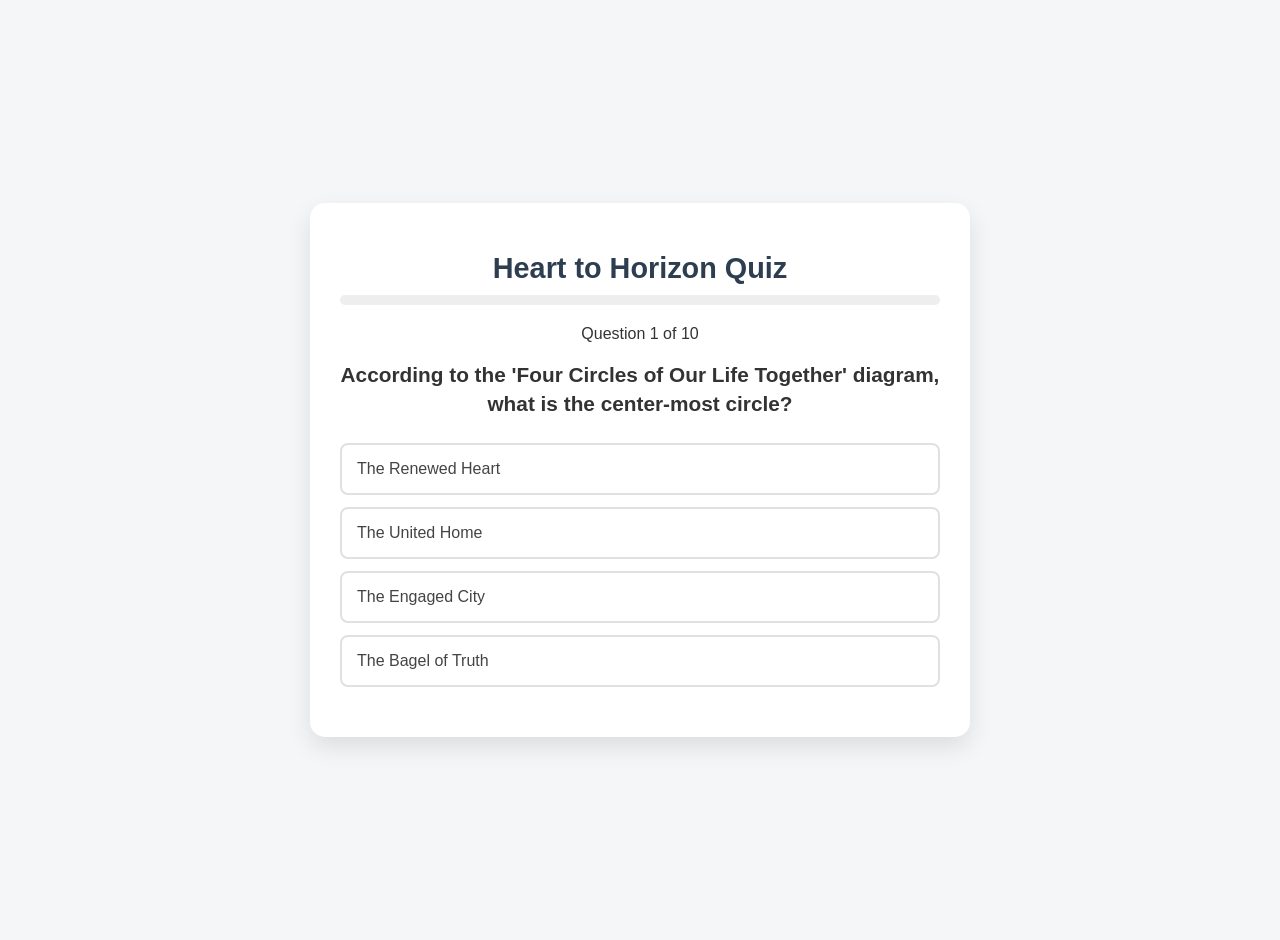
==== 2025-11-23.html @ c2b2b092 "Add files via upload" ====
<!DOCTYPE html>
<html lang="en">
<head>
    <meta charset="UTF-8">
    <meta name="viewport" content="width=device-width, initial-scale=1.0">
    <title>Heart to Horizon: Community & Mission Quiz</title>
    <style>
        :root {
            --primary-color: #2c3e50;
            --accent-color: #e67e22;
            --success-color: #27ae60;
            --error-color: #c0392b;
            --bg-color: #f4f6f7;
            --card-bg: #ffffff;
        }

        body {
            font-family: 'Segoe UI', Tahoma, Geneva, Verdana, sans-serif;
            background-color: var(--bg-color);
            color: #333;
            display: flex;
            justify-content: center;
            align-items: center;
            min-height: 100vh;
            margin: 0;
            padding: 20px;
        }

        .quiz-container {
            background-color: var(--card-bg);
            border-radius: 15px;
            box-shadow: 0 10px 25px rgba(0,0,0,0.1);
            width: 100%;
            max-width: 600px;
            padding: 30px;
            text-align: center;
        }

        h1 {
            color: var(--primary-color);
            font-size: 1.8rem;
            margin-bottom: 10px;
        }

        .progress-bar {
            width: 100%;
            background-color: #eee;
            border-radius: 10px;
            margin-bottom: 20px;
            height: 10px;
            overflow: hidden;
        }

        .progress-fill {
            height: 100%;
            background-color: var(--accent-color);
            width: 0%;
            transition: width 0.3s ease;
        }

        .question-section h2 {
            font-size: 1.3rem;
            margin-bottom: 25px;
            font-weight: 600;
            line-height: 1.4;
        }

        .options-grid {
            display: grid;
            grid-template-columns: 1fr;
            gap: 12px;
            margin-bottom: 20px;
        }

        button.option-btn {
            background-color: #fff;
            border: 2px solid #e0e0e0;
            border-radius: 8px;
            padding: 15px;
            font-size: 1rem;
            cursor: pointer;
            transition: all 0.2s;
            color: #444;
            text-align: left;
        }

        button.option-btn:hover:not(:disabled) {
            border-color: var(--primary-color);
            background-color: #f9f9f9;
        }

        /* States for answers */
        button.option-btn.correct {
            background-color: #d4edda;
            border-color: var(--success-color);
            color: var(--success-color);
        }

        button.option-btn.incorrect {
            background-color: #f8d7da;
            border-color: var(--error-color);
            color: var(--error-color);
        }

        .feedback-section {
            background-color: #f8f9fa;
            border-radius: 8px;
            padding: 15px;
            margin-top: 20px;
            display: none; /* Hidden by default */
            border-left: 5px solid var(--primary-color);
        }

        .feedback-text {
            font-style: italic;
            margin-bottom: 15px;
            display: block;
        }

        .next-btn {
            background-color: var(--primary-color);
            color: white;
            border: none;
            padding: 12px 30px;
            border-radius: 25px;
            font-size: 1rem;
            cursor: pointer;
            transition: background 0.2s;
        }

        .next-btn:hover {
            background-color: #34495e;
        }

        .results-section {
            display: none;
        }

        .score-circle {
            width: 150px;
            height: 150px;
            border-radius: 50%;
            background: conic-gradient(var(--success-color) 0%, #eee 0%);
            margin: 20px auto;
            display: flex;
            justify-content: center;
            align-items: center;
            position: relative;
        }

        .score-inner {
            width: 130px;
            height: 130px;
            background-color: white;
            border-radius: 50%;
            display: flex;
            justify-content: center;
            align-items: center;
            flex-direction: column;
        }

        .score-percentage {
            font-size: 2rem;
            font-weight: bold;
            color: var(--primary-color);
        }

        .restart-btn {
            background-color: var(--accent-color);
            color: white;
            border: none;
            padding: 12px 30px;
            border-radius: 25px;
            font-size: 1rem;
            cursor: pointer;
            margin-top: 20px;
        }
    </style>
</head>
<body>

<div class="quiz-container">
    <div id="quiz-header">
        <h1>Heart to Horizon Quiz</h1>
        <div class="progress-bar">
            <div class="progress-fill" id="progress-fill"></div>
        </div>
        <p id="progress-text">Question 1 of 10</p>
    </div>

    <div id="question-box" class="question-section">
        <h2 id="question-text">Loading question...</h2>
        <div class="options-grid" id="options-container">
            </div>
        
        <div class="feedback-section" id="feedback-box">
            <span class="feedback-text" id="feedback-text"></span>
            <button class="next-btn" id="next-btn" onclick="nextQuestion()">Next Question</button>
        </div>
    </div>

    <div id="results-box" class="results-section">
        <h2>Quiz Complete!</h2>
        <div class="score-circle" id="score-circle">
            <div class="score-inner">
                <span class="score-percentage" id="final-score">0%</span>
            </div>
        </div>
        <p id="final-message" style="font-size: 1.1rem; margin: 20px 0;"></p>
        <button class="restart-btn" onclick="restartQuiz()">Retake Quiz</button>
    </div>
</div>

<script>
    // Embedded Quiz Data from previous turn
    const quizData = [
        {
            "question": "According to the 'Four Circles of Our Life Together' diagram, what is the center-most circle?",
            "options": [
                { "text": "The Renewed Heart", "rationale": "Amen! It starts with personal transformation through our interface with God. Keep your heart centered on Him!", "isCorrect": true },
                { "text": "The United Home", "rationale": "Not quite! The Home is the second circle. Remember, everything flows from the center—The Renewed Heart.", "isCorrect": false },
                { "text": "The Engaged City", "rationale": "That is the third circle. We reach the city effectively when we start with a Renewed Heart.", "isCorrect": false },
                { "text": "The Bagel of Truth", "rationale": "While bagels are delicious, the center circle is actually 'The Renewed Heart'.", "isCorrect": false }
            ]
        },
        {
            "question": "In the section on worship, what analogy is used to describe becoming accustomed to a negative spiritual atmosphere?",
            "options": [
                { "text": "Being 'Nose Blind'", "rationale": "Correct! Just as we get used to a smell, we can get used to spiritual 'sewage'. Stay sensitive to the Spirit!", "isCorrect": true },
                { "text": "Being 'Ear Deaf'", "rationale": "Close concept, but the document specifically uses the sense of smell. Don't let the enemy dull your spiritual senses!", "isCorrect": false },
                { "text": "Sleeping through the alarm", "rationale": "A good point, but the text talks about being 'Nose Blind'. Wake up your spirit and press in!", "isCorrect": false },
                { "text": "Being a Spiritual Couch Potato", "rationale": "Funny, but the text calls it being 'Nose Blind'. Stand up and engage with worship!", "isCorrect": false }
            ]
        },
        {
            "question": "To protect unity, the document suggests we should be like the spire of the Empire State Building. Why?",
            "options": [
                { "text": "To provide 'No Landing Pads' for the enemy", "rationale": "Exactly! We want to be impossible for the enemy to land on. Keep your spirit sharp and your unity strong!", "isCorrect": true },
                { "text": "To look really tall and impressive", "rationale": "It's not about pride; it's about spiritual defense. We want 'No Landing Pads' for division.", "isCorrect": false },
                { "text": "So we can see the weather better", "rationale": "Not quite. The goal is to offer no flat surface for the enemy to land on. Stay vigilant!", "isCorrect": false },
                { "text": "To catch giant gorillas", "rationale": "That's a movie! In this spiritual context, we want to prevent the enemy from finding a landing pad in our community.", "isCorrect": false }
            ]
        },
        {
            "question": "Regarding the 'No Landing Pads' concept, how is 'Gossip' defined?",
            "options": [
                { "text": "Any speech that corrodes fellowship", "rationale": "Spot on. Proverbs 26:20 says where there is no talebearer, strife ceases. Speak life over your community!", "isCorrect": true },
                { "text": "Talking about the weather too much", "rationale": "That might be boring, but it's not the definition here. Gossip is speech that corrodes fellowship.", "isCorrect": false },
                { "text": "Sharing breaking news", "rationale": "News is fine, but speech that damages relationships is what we must avoid to protect unity.", "isCorrect": false },
                { "text": "Whispering about who ate the last donut", "rationale": "While crucial information, the document defines gossip as 'any speech that corrodes fellowship'.", "isCorrect": false }
            ]
        },
        {
            "question": "Why are Roman and Angelica's family from the Lviv church moving to Germany?",
            "options": [
                { "text": "Their son Daniel is turning 18 and faces conscription", "rationale": "Yes. This is a difficult season for them. Let's keep them in our prayers as they navigate this transition.", "isCorrect": true },
                { "text": "They wanted to try authentic Bratwurst", "rationale": "A tasty thought, but the move is due to the war and their son Daniel's eligibility for conscription.", "isCorrect": false },
                { "text": "They found a better church building there", "rationale": "No, they are fleeing the 'human cost of conflict'. Pray for their safety and stability.", "isCorrect": false },
                { "text": "They are going on a permanent vacation", "rationale": "This is a forced relocation due to war, specifically regarding their son's safety. May God protect them.", "isCorrect": false }
            ]
        },
        {
            "question": "The building project in Harare, Zimbabwe is described as a 'Bidirectional Build'. What does this mean?",
            "options": [
                { "text": "God is building the people while they build the church", "rationale": "Beautifully put. It's about hearts being renewed just as much as bricks being laid. God is always working on us!", "isCorrect": true },
                { "text": "They are building the roof and the floor at the same time", "rationale": "That would be physically difficult! It refers to building the *spiritual* people alongside the *physical* building.", "isCorrect": false },
                { "text": "They are building it to face North and South", "rationale": "Not a directional compass thing. It's about the internal work in people matching the external work on the building.", "isCorrect": false },
                { "text": "It has doors that open both ways", "rationale": "Convenient, but the 'bidirectional' aspect refers to the spiritual growth of the people alongside the construction.", "isCorrect": false }
            ]
        },
        {
            "question": "What is the significance of the upcoming Nexus Christmas Concert mentioned in the text?",
            "options": [
                { "text": "It is the final ever Nexus Christmas concert", "rationale": "Correct. It's the end of an era. Let's use this last opportunity to invite friends to hear the good news!", "isCorrect": true },
                { "text": "It is the very first concert they've ever done", "rationale": "Actually, it is the *final* one. A great chance to celebrate Emmanuel one last time in this format.", "isCorrect": false },
                { "text": "It will be performed entirely by robots", "rationale": "That would be cool, but it's the final concert marking the end of the provider's era.", "isCorrect": false },
                { "text": "It is taking place on the moon", "rationale": "Far out! But it's happening right here in the city. Don't miss this final opportunity for outreach.", "isCorrect": false }
            ]
        },
        {
            "question": "In the 'Sieve of God' prophetic picture, what was the surprise revelation about what was being sorted?",
            "options": [
                { "text": "It wasn't sorting chaff; it was sorting seed for purpose", "rationale": "Amen. God isn't discarding you; He is sorting you for a specific Kingdom purpose to maximize yield!", "isCorrect": true },
                { "text": "It was separating the good people from the bad people", "rationale": "The vision was more nuanced—it was about sorting *seed* for different purposes, not discarding 'bad' people.", "isCorrect": false },
                { "text": "It was sorting laundry", "rationale": "God is practical, but this vision was about sorting 'seed' (His people) for strategic planting.", "isCorrect": false },
                { "text": "It was removing the stones from the garden", "rationale": "The specific revelation was that 'It was all seed'. Trust that you are being positioned for growth.", "isCorrect": false }
            ]
        },
        {
            "question": "How does the document describe the financial gift to the Zimbabwe church?",
            "options": [
                { "text": "A partnership of equals, not a donor-recipient transaction", "rationale": "Yes! It subverts worldly definitions. We are brothers together. Generosity aligns us with God's heart.", "isCorrect": true },
                { "text": "A high-interest loan", "rationale": "Never! It is a gift between equals to honor God. True partnership is about shared life, not debt.", "isCorrect": false },
                { "text": "Charity for the poor", "rationale": "The text explicitly says it is *not* a transaction between a rich community and a poor one, but a partnership of equals.", "isCorrect": false },
                { "text": "A winning lottery ticket", "rationale": "It's better than luck; it's Kingdom partnership! It signals to God that something different is happening.", "isCorrect": false }
            ]
        },
        {
            "question": "Complete the phrase from the document regarding our attitude: 'My attitude determines my...'",
            "options": [
                { "text": "Altitude", "rationale": "That's it! 'According to your faith, let it be done to you.' Keep your attitude lifted high!", "isCorrect": true },
                { "text": "Latitude", "rationale": "Geographically interesting, but the phrase is 'Altitude'. Your faith lifts you up!", "isCorrect": false },
                { "text": "Lunch order", "rationale": "Hungry? The phrase is actually 'Altitude'. Your spiritual posture matters more than your lunch!", "isCorrect": false },
                { "text": "Magnitude", "rationale": "Close rhyme, but it's 'Altitude'. Rise above the circumstances with a faithful attitude.", "isCorrect": false }
            ]
        }
    ];

    let currentQuestionIndex = 0;
    let score = 0;
    let questionAttempted = false; // Tracks if user has clicked anything for the current question

    function loadQuestion() {
        const currentData = quizData[currentQuestionIndex];
        
        // Update Progress
        document.getElementById('progress-text').textContent = `Question ${currentQuestionIndex + 1} of ${quizData.length}`;
        const progressPercentage = ((currentQuestionIndex) / quizData.length) * 100;
        document.getElementById('progress-fill').style.width = `${progressPercentage}%`;

        // Update Text
        document.getElementById('question-text').textContent = currentData.question;

        // Reset state
        const optionsContainer = document.getElementById('options-container');
        optionsContainer.innerHTML = '';
        document.getElementById('feedback-box').style.display = 'none';
        document.getElementById('next-btn').style.display = 'none'; // Hide next button initially
        questionAttempted = false;

        // Create Buttons (Shuffle options purely for display could be good, but fixed is fine too)
        currentData.options.forEach((option, index) => {
            const btn = document.createElement('button');
            btn.className = 'option-btn';
            btn.textContent = option.text;
            btn.onclick = () => checkAnswer(option, btn);
            optionsContainer.appendChild(btn);
        });
    }

    function checkAnswer(selectedOption, btnElement) {
        const feedbackBox = document.getElementById('feedback-box');
        const feedbackText = document.getElementById('feedback-text');
        const nextBtn = document.getElementById('next-btn');
        const allButtons = document.querySelectorAll('.option-btn');

        // Show Feedback Box
        feedbackBox.style.display = 'block';
        feedbackText.textContent = selectedOption.rationale;

        if (selectedOption.isCorrect) {
            // Correct Answer Logic
            btnElement.classList.add('correct');
            feedbackBox.style.borderLeftColor = 'var(--success-color)';
            
            // Only increment score if this was the very first attempt at this question
            if (!questionAttempted) {
                score++;
            }

            // Disable all buttons so user can't change answers
            allButtons.forEach(btn => btn.disabled = true);

            // Show Next Button
            nextBtn.style.display = 'inline-block';
            
            // If it's the last question, change Next button text
            if (currentQuestionIndex === quizData.length - 1) {
                nextBtn.textContent = "Finish Quiz";
            }

        } else {
            // Incorrect Answer Logic
            btnElement.classList.add('incorrect');
            btnElement.disabled = true; // Disable just this wrong option
            feedbackBox.style.borderLeftColor = 'var(--error-color)';
            
            // We do NOT show the next button. The user must keep trying.
        }

        // Mark that an attempt has been made (so subsequent correct clicks don't add to score)
        questionAttempted = true;
    }

    function nextQuestion() {
        currentQuestionIndex++;
        if (currentQuestionIndex < quizData.length) {
            loadQuestion();
        } else {
            showResults();
        }
    }

    function showResults() {
        document.getElementById('question-box').style.display = 'none';
        document.getElementById('quiz-header').style.display = 'none';
        document.getElementById('results-box').style.display = 'block';

        const percentage = Math.round((score / quizData.length) * 100);
        document.getElementById('final-score').textContent = `${percentage}%`;
        
        // Update circle graphic
        document.getElementById('score-circle').style.background = 
            `conic-gradient(var(--success-color) ${percentage}%, #eee ${percentage}%)`;

        // Spiritual Message
        const msgElement = document.getElementById('final-message');
        if (percentage === 100) {
            msgElement.textContent = "Perfect! You have truly absorbed the heart of the message. Go forth and multiply!";
        } else if (percentage >= 70) {
            msgElement.textContent = "Great job! You have a strong grasp of our community's mission. Keep pressing into the details.";
        } else {
            msgElement.textContent = "Good effort! The journey of renewal is ongoing. Take some time to review the 'Four Circles' and try again!";
        }
    }

    function restartQuiz() {
        currentQuestionIndex = 0;
        score = 0;
        document.getElementById('results-box').style.display = 'none';
        document.getElementById('question-box').style.display = 'block';
        document.getElementById('quiz-header').style.display = 'block';
        loadQuestion();
    }

    // Initialize
    loadQuestion();
</script>

</body>
</html>
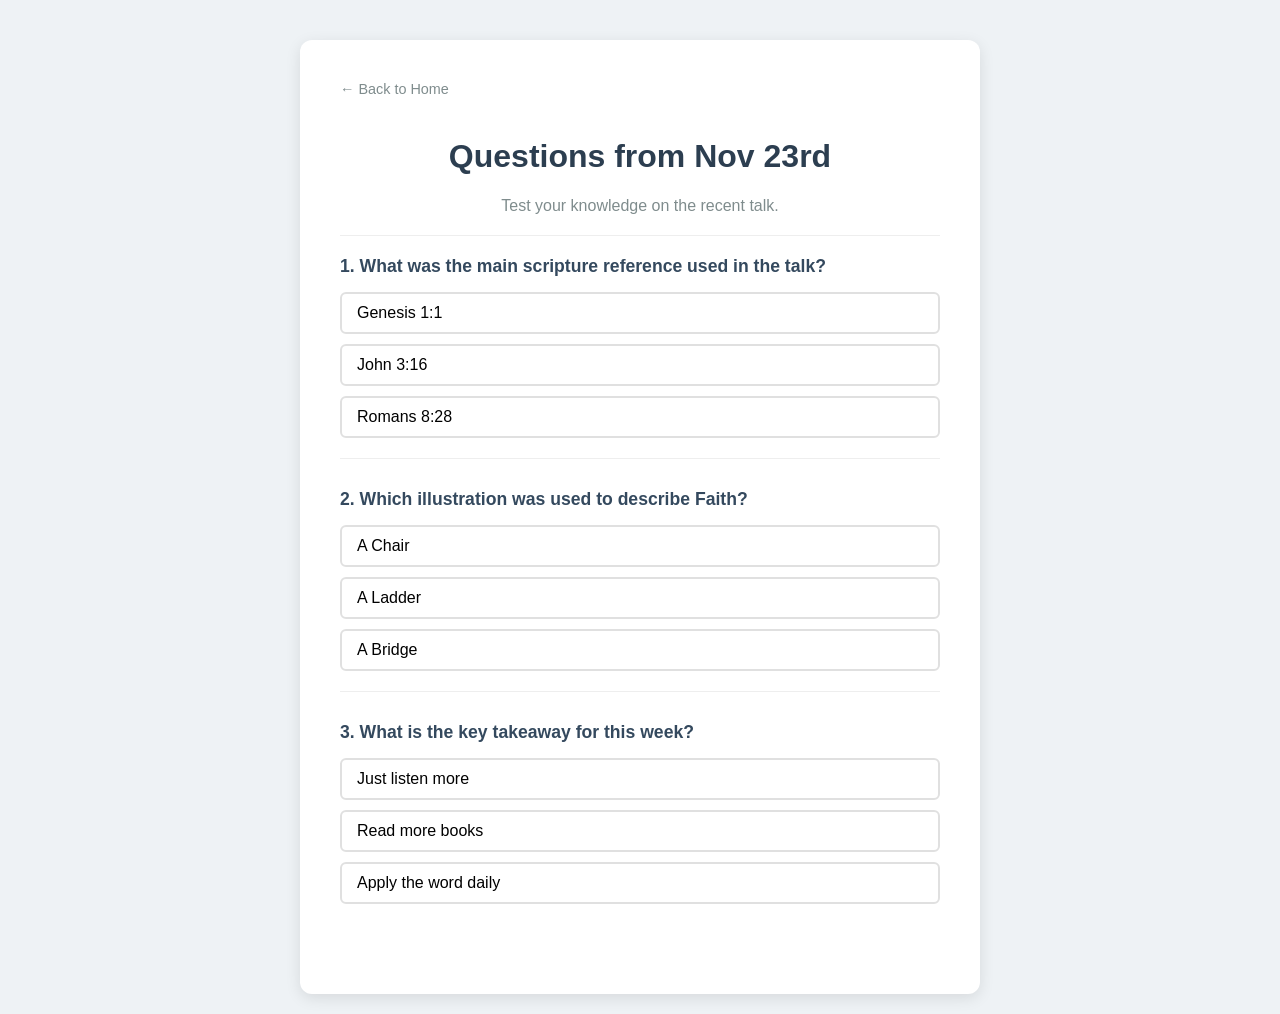
==== commit a328c568: "Update 2025-11-23.html" ====
--- a/2025-11-23.html
+++ b/2025-11-23.html
@@ -3,429 +3,163 @@
 <head>
     <meta charset="UTF-8">
     <meta name="viewport" content="width=device-width, initial-scale=1.0">
-    <title>Heart to Horizon: Community & Mission Quiz</title>
+    <title>NHKC Quiz</title>
     <style>
-        :root {
-            --primary-color: #2c3e50;
-            --accent-color: #e67e22;
-            --success-color: #27ae60;
-            --error-color: #c0392b;
-            --bg-color: #f4f6f7;
-            --card-bg: #ffffff;
-        }
-
+        /* --- GLOBAL STYLES (Matches Home Page) --- */
         body {
             font-family: 'Segoe UI', Tahoma, Geneva, Verdana, sans-serif;
-            background-color: var(--bg-color);
-            color: #333;
+            background-color: #eef2f5;
             display: flex;
             justify-content: center;
-            align-items: center;
+            align-items: flex-start; /* Changed to start so long quizzes scroll */
             min-height: 100vh;
             margin: 0;
             padding: 20px;
         }
 
-        .quiz-container {
-            background-color: var(--card-bg);
-            border-radius: 15px;
-            box-shadow: 0 10px 25px rgba(0,0,0,0.1);
-            width: 100%;
+        .card {
+            background-color: white;
+            padding: 40px;
+            border-radius: 12px;
+            box-shadow: 0 4px 15px rgba(0,0,0,0.1);
             max-width: 600px;
-            padding: 30px;
-            text-align: center;
+            width: 100%; /* Ensures it fills space on mobile */
+            margin-top: 20px;
         }
 
-        h1 {
-            color: var(--primary-color);
-            font-size: 1.8rem;
-            margin-bottom: 10px;
+        h1 { color: #2c3e50; text-align: center; }
+        
+        /* --- QUIZ SPECIFIC STYLES --- */
+        .back-link {
+            text-decoration: none;
+            color: #7f8c8d;
+            font-size: 0.9em;
+            margin-bottom: 20px;
+            display: inline-block;
+        }
+        .back-link:hover { color: #2c3e50; }
+
+        .question-block {
+            margin-bottom: 30px;
+            border-bottom: 1px solid #eee;
+            padding-bottom: 20px;
         }
 
-        .progress-bar {
-            width: 100%;
-            background-color: #eee;
-            border-radius: 10px;
-            margin-bottom: 20px;
-            height: 10px;
-            overflow: hidden;
+        .question-text {
+            font-weight: bold;
+            font-size: 1.1em;
+            color: #34495e;
+            margin-bottom: 15px;
         }
 
-        .progress-fill {
-            height: 100%;
-            background-color: var(--accent-color);
-            width: 0%;
-            transition: width 0.3s ease;
+        .options {
+            display: flex;
+            flex-direction: column;
+            gap: 10px;
         }
 
-        .question-section h2 {
-            font-size: 1.3rem;
-            margin-bottom: 25px;
-            font-weight: 600;
-            line-height: 1.4;
+        .option-btn {
+            padding: 10px 15px;
+            border: 2px solid #e0e0e0;
+            background: white;
+            border-radius: 6px;
+            cursor: pointer;
+            text-align: left;
+            transition: all 0.2s;
+            font-size: 1em;
         }
 
-        .options-grid {
-            display: grid;
-            grid-template-columns: 1fr;
-            gap: 12px;
-            margin-bottom: 20px;
+        .option-btn:hover {
+            background-color: #f9f9f9;
+            border-color: #bdc3c7;
         }
 
-        button.option-btn {
-            background-color: #fff;
-            border: 2px solid #e0e0e0;
-            border-radius: 8px;
-            padding: 15px;
-            font-size: 1rem;
-            cursor: pointer;
-            transition: all 0.2s;
-            color: #444;
-            text-align: left;
+        /* Styles for Right/Wrong feedback */
+        .correct {
+            background-color: #d4edda !important;
+            border-color: #c3e6cb !important;
+            color: #155724;
         }
-
-        button.option-btn:hover:not(:disabled) {
-            border-color: var(--primary-color);
-            background-color: #f9f9f9;
-        }
-
-        /* States for answers */
-        button.option-btn.correct {
-            background-color: #d4edda;
-            border-color: var(--success-color);
-            color: var(--success-color);
-        }
-
-        button.option-btn.incorrect {
-            background-color: #f8d7da;
-            border-color: var(--error-color);
-            color: var(--error-color);
-        }
-
-        .feedback-section {
-            background-color: #f8f9fa;
-            border-radius: 8px;
-            padding: 15px;
-            margin-top: 20px;
-            display: none; /* Hidden by default */
-            border-left: 5px solid var(--primary-color);
+        
+        .wrong {
+            background-color: #f8d7da !important;
+            border-color: #f5c6cb !important;
+            color: #721c24;
         }
 
         .feedback-text {
+            margin-top: 10px;
+            font-size: 0.9em;
             font-style: italic;
-            margin-bottom: 15px;
-            display: block;
-        }
-
-        .next-btn {
-            background-color: var(--primary-color);
-            color: white;
-            border: none;
-            padding: 12px 30px;
-            border-radius: 25px;
-            font-size: 1rem;
-            cursor: pointer;
-            transition: background 0.2s;
-        }
-
-        .next-btn:hover {
-            background-color: #34495e;
-        }
-
-        .results-section {
-            display: none;
-        }
-
-        .score-circle {
-            width: 150px;
-            height: 150px;
-            border-radius: 50%;
-            background: conic-gradient(var(--success-color) 0%, #eee 0%);
-            margin: 20px auto;
-            display: flex;
-            justify-content: center;
-            align-items: center;
-            position: relative;
-        }
-
-        .score-inner {
-            width: 130px;
-            height: 130px;
-            background-color: white;
-            border-radius: 50%;
-            display: flex;
-            justify-content: center;
-            align-items: center;
-            flex-direction: column;
-        }
-
-        .score-percentage {
-            font-size: 2rem;
-            font-weight: bold;
-            color: var(--primary-color);
-        }
-
-        .restart-btn {
-            background-color: var(--accent-color);
-            color: white;
-            border: none;
-            padding: 12px 30px;
-            border-radius: 25px;
-            font-size: 1rem;
-            cursor: pointer;
-            margin-top: 20px;
+            display: none; /* Hidden by default */
         }
     </style>
 </head>
 <body>
 
-<div class="quiz-container">
-    <div id="quiz-header">
-        <h1>Heart to Horizon Quiz</h1>
-        <div class="progress-bar">
-            <div class="progress-fill" id="progress-fill"></div>
+    <div class="card">
+        <a href="index.html" class="back-link">← Back to Home</a>
+
+        <h1>Questions from Nov 23rd</h1>
+        <p style="text-align: center; color: #7f8c8d;">Test your knowledge on the recent talk.</p>
+        <hr style="border: 0; height: 1px; background: #eee; margin: 20px 0;">
+
+        <div class="question-block">
+            <p class="question-text">1. What was the main scripture reference used in the talk?</p>
+            <div class="options">
+                <button class="option-btn" onclick="checkAnswer(this, false)">Genesis 1:1</button>
+                <button class="option-btn" onclick="checkAnswer(this, true)">John 3:16</button> <button class="option-btn" onclick="checkAnswer(this, false)">Romans 8:28</button>
+            </div>
+            <div class="feedback-text">Correct! It was the book of John.</div>
         </div>
-        <p id="progress-text">Question 1 of 10</p>
+
+        <div class="question-block">
+            <p class="question-text">2. Which illustration was used to describe Faith?</p>
+            <div class="options">
+                <button class="option-btn" onclick="checkAnswer(this, true)">A Chair</button> <button class="option-btn" onclick="checkAnswer(this, false)">A Ladder</button>
+                <button class="option-btn" onclick="checkAnswer(this, false)">A Bridge</button>
+            </div>
+            <div class="feedback-text">Yes! We have to sit in the chair to trust it.</div>
+        </div>
+
+        <div class="question-block" style="border-bottom: none;">
+            <p class="question-text">3. What is the key takeaway for this week?</p>
+            <div class="options">
+                <button class="option-btn" onclick="checkAnswer(this, false)">Just listen more</button>
+                <button class="option-btn" onclick="checkAnswer(this, false)">Read more books</button>
+                <button class="option-btn" onclick="checkAnswer(this, true)">Apply the word daily</button> </div>
+            <div class="feedback-text">Exactly. Application is key.</div>
+        </div>
+
     </div>
 
-    <div id="question-box" class="question-section">
-        <h2 id="question-text">Loading question...</h2>
-        <div class="options-grid" id="options-container">
-            </div>
-        
-        <div class="feedback-section" id="feedback-box">
-            <span class="feedback-text" id="feedback-text"></span>
-            <button class="next-btn" id="next-btn" onclick="nextQuestion()">Next Question</button>
-        </div>
-    </div>
+    <script>
+        // This little script handles the colors when you click
+        function checkAnswer(button, isCorrect) {
+            // Find the parent container (the specific question)
+            const parent = button.parentElement;
+            const feedback = parent.nextElementSibling; // The feedback text div
 
-    <div id="results-box" class="results-section">
-        <h2>Quiz Complete!</h2>
-        <div class="score-circle" id="score-circle">
-            <div class="score-inner">
-                <span class="score-percentage" id="final-score">0%</span>
-            </div>
-        </div>
-        <p id="final-message" style="font-size: 1.1rem; margin: 20px 0;"></p>
-        <button class="restart-btn" onclick="restartQuiz()">Retake Quiz</button>
-    </div>
-</div>
+            // Disable all buttons in this question so they can't guess again
+            const allButtons = parent.querySelectorAll('.option-btn');
+            allButtons.forEach(btn => {
+                btn.disabled = true;
+                btn.style.cursor = "default";
+            });
 
-<script>
-    // Embedded Quiz Data from previous turn
-    const quizData = [
-        {
-            "question": "According to the 'Four Circles of Our Life Together' diagram, what is the center-most circle?",
-            "options": [
-                { "text": "The Renewed Heart", "rationale": "Amen! It starts with personal transformation through our interface with God. Keep your heart centered on Him!", "isCorrect": true },
-                { "text": "The United Home", "rationale": "Not quite! The Home is the second circle. Remember, everything flows from the center—The Renewed Heart.", "isCorrect": false },
-                { "text": "The Engaged City", "rationale": "That is the third circle. We reach the city effectively when we start with a Renewed Heart.", "isCorrect": false },
-                { "text": "The Bagel of Truth", "rationale": "While bagels are delicious, the center circle is actually 'The Renewed Heart'.", "isCorrect": false }
-            ]
-        },
-        {
-            "question": "In the section on worship, what analogy is used to describe becoming accustomed to a negative spiritual atmosphere?",
-            "options": [
-                { "text": "Being 'Nose Blind'", "rationale": "Correct! Just as we get used to a smell, we can get used to spiritual 'sewage'. Stay sensitive to the Spirit!", "isCorrect": true },
-                { "text": "Being 'Ear Deaf'", "rationale": "Close concept, but the document specifically uses the sense of smell. Don't let the enemy dull your spiritual senses!", "isCorrect": false },
-                { "text": "Sleeping through the alarm", "rationale": "A good point, but the text talks about being 'Nose Blind'. Wake up your spirit and press in!", "isCorrect": false },
-                { "text": "Being a Spiritual Couch Potato", "rationale": "Funny, but the text calls it being 'Nose Blind'. Stand up and engage with worship!", "isCorrect": false }
-            ]
-        },
-        {
-            "question": "To protect unity, the document suggests we should be like the spire of the Empire State Building. Why?",
-            "options": [
-                { "text": "To provide 'No Landing Pads' for the enemy", "rationale": "Exactly! We want to be impossible for the enemy to land on. Keep your spirit sharp and your unity strong!", "isCorrect": true },
-                { "text": "To look really tall and impressive", "rationale": "It's not about pride; it's about spiritual defense. We want 'No Landing Pads' for division.", "isCorrect": false },
-                { "text": "So we can see the weather better", "rationale": "Not quite. The goal is to offer no flat surface for the enemy to land on. Stay vigilant!", "isCorrect": false },
-                { "text": "To catch giant gorillas", "rationale": "That's a movie! In this spiritual context, we want to prevent the enemy from finding a landing pad in our community.", "isCorrect": false }
-            ]
-        },
-        {
-            "question": "Regarding the 'No Landing Pads' concept, how is 'Gossip' defined?",
-            "options": [
-                { "text": "Any speech that corrodes fellowship", "rationale": "Spot on. Proverbs 26:20 says where there is no talebearer, strife ceases. Speak life over your community!", "isCorrect": true },
-                { "text": "Talking about the weather too much", "rationale": "That might be boring, but it's not the definition here. Gossip is speech that corrodes fellowship.", "isCorrect": false },
-                { "text": "Sharing breaking news", "rationale": "News is fine, but speech that damages relationships is what we must avoid to protect unity.", "isCorrect": false },
-                { "text": "Whispering about who ate the last donut", "rationale": "While crucial information, the document defines gossip as 'any speech that corrodes fellowship'.", "isCorrect": false }
-            ]
-        },
-        {
-            "question": "Why are Roman and Angelica's family from the Lviv church moving to Germany?",
-            "options": [
-                { "text": "Their son Daniel is turning 18 and faces conscription", "rationale": "Yes. This is a difficult season for them. Let's keep them in our prayers as they navigate this transition.", "isCorrect": true },
-                { "text": "They wanted to try authentic Bratwurst", "rationale": "A tasty thought, but the move is due to the war and their son Daniel's eligibility for conscription.", "isCorrect": false },
-                { "text": "They found a better church building there", "rationale": "No, they are fleeing the 'human cost of conflict'. Pray for their safety and stability.", "isCorrect": false },
-                { "text": "They are going on a permanent vacation", "rationale": "This is a forced relocation due to war, specifically regarding their son's safety. May God protect them.", "isCorrect": false }
-            ]
-        },
-        {
-            "question": "The building project in Harare, Zimbabwe is described as a 'Bidirectional Build'. What does this mean?",
-            "options": [
-                { "text": "God is building the people while they build the church", "rationale": "Beautifully put. It's about hearts being renewed just as much as bricks being laid. God is always working on us!", "isCorrect": true },
-                { "text": "They are building the roof and the floor at the same time", "rationale": "That would be physically difficult! It refers to building the *spiritual* people alongside the *physical* building.", "isCorrect": false },
-                { "text": "They are building it to face North and South", "rationale": "Not a directional compass thing. It's about the internal work in people matching the external work on the building.", "isCorrect": false },
-                { "text": "It has doors that open both ways", "rationale": "Convenient, but the 'bidirectional' aspect refers to the spiritual growth of the people alongside the construction.", "isCorrect": false }
-            ]
-        },
-        {
-            "question": "What is the significance of the upcoming Nexus Christmas Concert mentioned in the text?",
-            "options": [
-                { "text": "It is the final ever Nexus Christmas concert", "rationale": "Correct. It's the end of an era. Let's use this last opportunity to invite friends to hear the good news!", "isCorrect": true },
-                { "text": "It is the very first concert they've ever done", "rationale": "Actually, it is the *final* one. A great chance to celebrate Emmanuel one last time in this format.", "isCorrect": false },
-                { "text": "It will be performed entirely by robots", "rationale": "That would be cool, but it's the final concert marking the end of the provider's era.", "isCorrect": false },
-                { "text": "It is taking place on the moon", "rationale": "Far out! But it's happening right here in the city. Don't miss this final opportunity for outreach.", "isCorrect": false }
-            ]
-        },
-        {
-            "question": "In the 'Sieve of God' prophetic picture, what was the surprise revelation about what was being sorted?",
-            "options": [
-                { "text": "It wasn't sorting chaff; it was sorting seed for purpose", "rationale": "Amen. God isn't discarding you; He is sorting you for a specific Kingdom purpose to maximize yield!", "isCorrect": true },
-                { "text": "It was separating the good people from the bad people", "rationale": "The vision was more nuanced—it was about sorting *seed* for different purposes, not discarding 'bad' people.", "isCorrect": false },
-                { "text": "It was sorting laundry", "rationale": "God is practical, but this vision was about sorting 'seed' (His people) for strategic planting.", "isCorrect": false },
-                { "text": "It was removing the stones from the garden", "rationale": "The specific revelation was that 'It was all seed'. Trust that you are being positioned for growth.", "isCorrect": false }
-            ]
-        },
-        {
-            "question": "How does the document describe the financial gift to the Zimbabwe church?",
-            "options": [
-                { "text": "A partnership of equals, not a donor-recipient transaction", "rationale": "Yes! It subverts worldly definitions. We are brothers together. Generosity aligns us with God's heart.", "isCorrect": true },
-                { "text": "A high-interest loan", "rationale": "Never! It is a gift between equals to honor God. True partnership is about shared life, not debt.", "isCorrect": false },
-                { "text": "Charity for the poor", "rationale": "The text explicitly says it is *not* a transaction between a rich community and a poor one, but a partnership of equals.", "isCorrect": false },
-                { "text": "A winning lottery ticket", "rationale": "It's better than luck; it's Kingdom partnership! It signals to God that something different is happening.", "isCorrect": false }
-            ]
-        },
-        {
-            "question": "Complete the phrase from the document regarding our attitude: 'My attitude determines my...'",
-            "options": [
-                { "text": "Altitude", "rationale": "That's it! 'According to your faith, let it be done to you.' Keep your attitude lifted high!", "isCorrect": true },
-                { "text": "Latitude", "rationale": "Geographically interesting, but the phrase is 'Altitude'. Your faith lifts you up!", "isCorrect": false },
-                { "text": "Lunch order", "rationale": "Hungry? The phrase is actually 'Altitude'. Your spiritual posture matters more than your lunch!", "isCorrect": false },
-                { "text": "Magnitude", "rationale": "Close rhyme, but it's 'Altitude'. Rise above the circumstances with a faithful attitude.", "isCorrect": false }
-            ]
+            if (isCorrect) {
+                button.classList.add('correct');
+                feedback.style.display = "block";
+                feedback.style.color = "#155724";
+                feedback.innerText = "✅ Correct! " + feedback.innerText;
+            } else {
+                button.classList.add('wrong');
+                feedback.style.display = "block";
+                feedback.style.color = "#721c24";
+                feedback.innerText = "❌ Incorrect. " + feedback.innerText;
+            }
         }
-    ];
-
-    let currentQuestionIndex = 0;
-    let score = 0;
-    let questionAttempted = false; // Tracks if user has clicked anything for the current question
-
-    function loadQuestion() {
-        const currentData = quizData[currentQuestionIndex];
-        
-        // Update Progress
-        document.getElementById('progress-text').textContent = `Question ${currentQuestionIndex + 1} of ${quizData.length}`;
-        const progressPercentage = ((currentQuestionIndex) / quizData.length) * 100;
-        document.getElementById('progress-fill').style.width = `${progressPercentage}%`;
-
-        // Update Text
-        document.getElementById('question-text').textContent = currentData.question;
-
-        // Reset state
-        const optionsContainer = document.getElementById('options-container');
-        optionsContainer.innerHTML = '';
-        document.getElementById('feedback-box').style.display = 'none';
-        document.getElementById('next-btn').style.display = 'none'; // Hide next button initially
-        questionAttempted = false;
-
-        // Create Buttons (Shuffle options purely for display could be good, but fixed is fine too)
-        currentData.options.forEach((option, index) => {
-            const btn = document.createElement('button');
-            btn.className = 'option-btn';
-            btn.textContent = option.text;
-            btn.onclick = () => checkAnswer(option, btn);
-            optionsContainer.appendChild(btn);
-        });
-    }
-
-    function checkAnswer(selectedOption, btnElement) {
-        const feedbackBox = document.getElementById('feedback-box');
-        const feedbackText = document.getElementById('feedback-text');
-        const nextBtn = document.getElementById('next-btn');
-        const allButtons = document.querySelectorAll('.option-btn');
-
-        // Show Feedback Box
-        feedbackBox.style.display = 'block';
-        feedbackText.textContent = selectedOption.rationale;
-
-        if (selectedOption.isCorrect) {
-            // Correct Answer Logic
-            btnElement.classList.add('correct');
-            feedbackBox.style.borderLeftColor = 'var(--success-color)';
-            
-            // Only increment score if this was the very first attempt at this question
-            if (!questionAttempted) {
-                score++;
-            }
-
-            // Disable all buttons so user can't change answers
-            allButtons.forEach(btn => btn.disabled = true);
-
-            // Show Next Button
-            nextBtn.style.display = 'inline-block';
-            
-            // If it's the last question, change Next button text
-            if (currentQuestionIndex === quizData.length - 1) {
-                nextBtn.textContent = "Finish Quiz";
-            }
-
-        } else {
-            // Incorrect Answer Logic
-            btnElement.classList.add('incorrect');
-            btnElement.disabled = true; // Disable just this wrong option
-            feedbackBox.style.borderLeftColor = 'var(--error-color)';
-            
-            // We do NOT show the next button. The user must keep trying.
-        }
-
-        // Mark that an attempt has been made (so subsequent correct clicks don't add to score)
-        questionAttempted = true;
-    }
-
-    function nextQuestion() {
-        currentQuestionIndex++;
-        if (currentQuestionIndex < quizData.length) {
-            loadQuestion();
-        } else {
-            showResults();
-        }
-    }
-
-    function showResults() {
-        document.getElementById('question-box').style.display = 'none';
-        document.getElementById('quiz-header').style.display = 'none';
-        document.getElementById('results-box').style.display = 'block';
-
-        const percentage = Math.round((score / quizData.length) * 100);
-        document.getElementById('final-score').textContent = `${percentage}%`;
-        
-        // Update circle graphic
-        document.getElementById('score-circle').style.background = 
-            `conic-gradient(var(--success-color) ${percentage}%, #eee ${percentage}%)`;
-
-        // Spiritual Message
-        const msgElement = document.getElementById('final-message');
-        if (percentage === 100) {
-            msgElement.textContent = "Perfect! You have truly absorbed the heart of the message. Go forth and multiply!";
-        } else if (percentage >= 70) {
-            msgElement.textContent = "Great job! You have a strong grasp of our community's mission. Keep pressing into the details.";
-        } else {
-            msgElement.textContent = "Good effort! The journey of renewal is ongoing. Take some time to review the 'Four Circles' and try again!";
-        }
-    }
-
-    function restartQuiz() {
-        currentQuestionIndex = 0;
-        score = 0;
-        document.getElementById('results-box').style.display = 'none';
-        document.getElementById('question-box').style.display = 'block';
-        document.getElementById('quiz-header').style.display = 'block';
-        loadQuestion();
-    }
-
-    // Initialize
-    loadQuestion();
-</script>
+    </script>
 
 </body>
-</html>+</html>
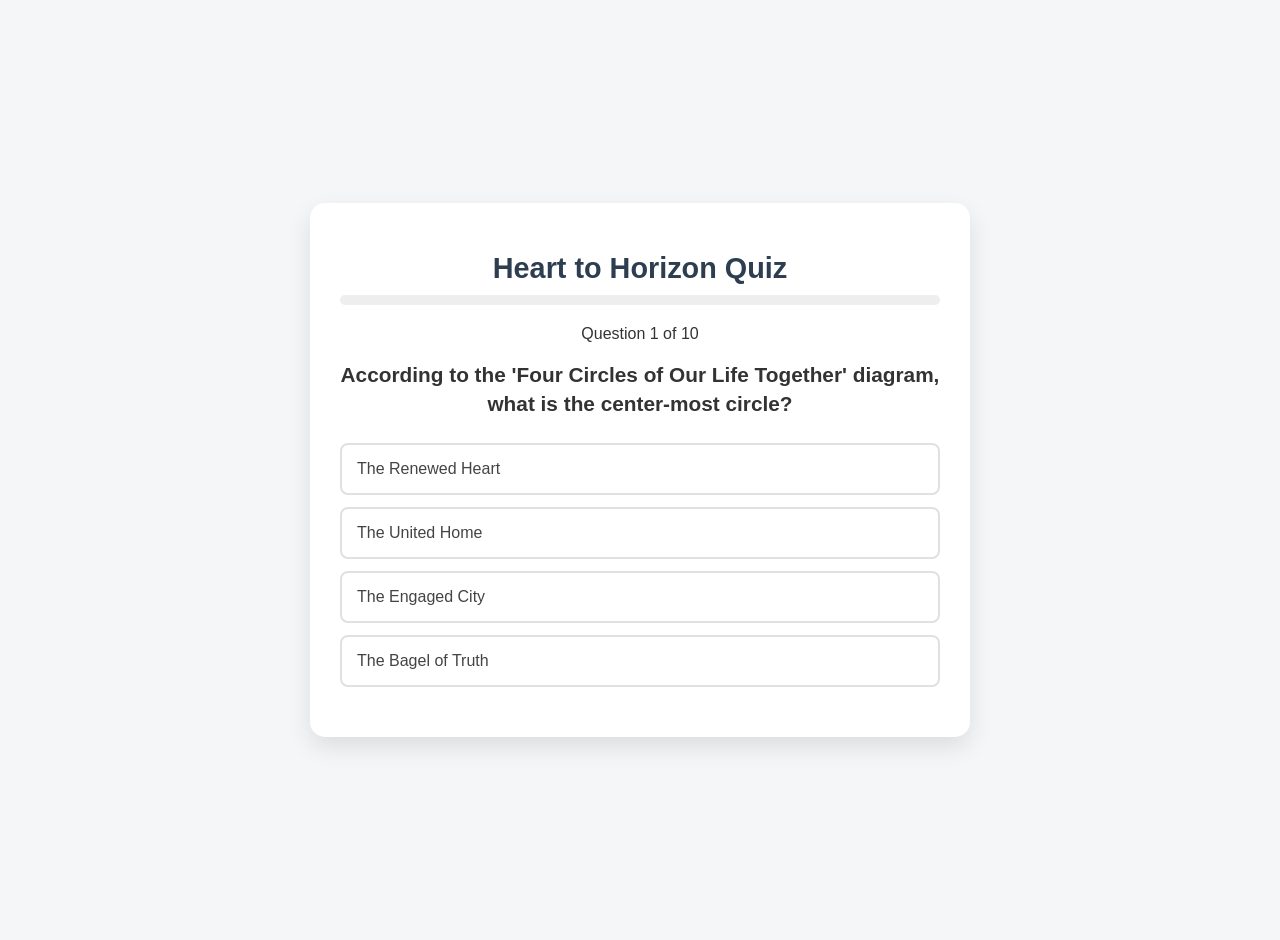
==== commit 45c8f3ff: "Update 2025-11-23.html" ====
--- a/2025-11-23.html
+++ b/2025-11-23.html
@@ -3,163 +3,429 @@
 <head>
     <meta charset="UTF-8">
     <meta name="viewport" content="width=device-width, initial-scale=1.0">
-    <title>NHKC Quiz</title>
+    <title>Heart to Horizon: Community & Mission Quiz</title>
     <style>
-        /* --- GLOBAL STYLES (Matches Home Page) --- */
+        :root {
+            --primary-color: #2c3e50;
+            --accent-color: #e67e22;
+            --success-color: #27ae60;
+            --error-color: #c0392b;
+            --bg-color: #f4f6f7;
+            --card-bg: #ffffff;
+        }
+
         body {
             font-family: 'Segoe UI', Tahoma, Geneva, Verdana, sans-serif;
-            background-color: #eef2f5;
+            background-color: var(--bg-color);
+            color: #333;
             display: flex;
             justify-content: center;
-            align-items: flex-start; /* Changed to start so long quizzes scroll */
+            align-items: center;
             min-height: 100vh;
             margin: 0;
             padding: 20px;
         }
 
-        .card {
+        .quiz-container {
+            background-color: var(--card-bg);
+            border-radius: 15px;
+            box-shadow: 0 10px 25px rgba(0,0,0,0.1);
+            width: 100%;
+            max-width: 600px;
+            padding: 30px;
+            text-align: center;
+        }
+
+        h1 {
+            color: var(--primary-color);
+            font-size: 1.8rem;
+            margin-bottom: 10px;
+        }
+
+        .progress-bar {
+            width: 100%;
+            background-color: #eee;
+            border-radius: 10px;
+            margin-bottom: 20px;
+            height: 10px;
+            overflow: hidden;
+        }
+
+        .progress-fill {
+            height: 100%;
+            background-color: var(--accent-color);
+            width: 0%;
+            transition: width 0.3s ease;
+        }
+
+        .question-section h2 {
+            font-size: 1.3rem;
+            margin-bottom: 25px;
+            font-weight: 600;
+            line-height: 1.4;
+        }
+
+        .options-grid {
+            display: grid;
+            grid-template-columns: 1fr;
+            gap: 12px;
+            margin-bottom: 20px;
+        }
+
+        button.option-btn {
+            background-color: #fff;
+            border: 2px solid #e0e0e0;
+            border-radius: 8px;
+            padding: 15px;
+            font-size: 1rem;
+            cursor: pointer;
+            transition: all 0.2s;
+            color: #444;
+            text-align: left;
+        }
+
+        button.option-btn:hover:not(:disabled) {
+            border-color: var(--primary-color);
+            background-color: #f9f9f9;
+        }
+
+        /* States for answers */
+        button.option-btn.correct {
+            background-color: #d4edda;
+            border-color: var(--success-color);
+            color: var(--success-color);
+        }
+
+        button.option-btn.incorrect {
+            background-color: #f8d7da;
+            border-color: var(--error-color);
+            color: var(--error-color);
+        }
+
+        .feedback-section {
+            background-color: #f8f9fa;
+            border-radius: 8px;
+            padding: 15px;
+            margin-top: 20px;
+            display: none; /* Hidden by default */
+            border-left: 5px solid var(--primary-color);
+        }
+
+        .feedback-text {
+            font-style: italic;
+            margin-bottom: 15px;
+            display: block;
+        }
+
+        .next-btn {
+            background-color: var(--primary-color);
+            color: white;
+            border: none;
+            padding: 12px 30px;
+            border-radius: 25px;
+            font-size: 1rem;
+            cursor: pointer;
+            transition: background 0.2s;
+        }
+
+        .next-btn:hover {
+            background-color: #34495e;
+        }
+
+        .results-section {
+            display: none;
+        }
+
+        .score-circle {
+            width: 150px;
+            height: 150px;
+            border-radius: 50%;
+            background: conic-gradient(var(--success-color) 0%, #eee 0%);
+            margin: 20px auto;
+            display: flex;
+            justify-content: center;
+            align-items: center;
+            position: relative;
+        }
+
+        .score-inner {
+            width: 130px;
+            height: 130px;
             background-color: white;
-            padding: 40px;
-            border-radius: 12px;
-            box-shadow: 0 4px 15px rgba(0,0,0,0.1);
-            max-width: 600px;
-            width: 100%; /* Ensures it fills space on mobile */
+            border-radius: 50%;
+            display: flex;
+            justify-content: center;
+            align-items: center;
+            flex-direction: column;
+        }
+
+        .score-percentage {
+            font-size: 2rem;
+            font-weight: bold;
+            color: var(--primary-color);
+        }
+
+        .restart-btn {
+            background-color: var(--accent-color);
+            color: white;
+            border: none;
+            padding: 12px 30px;
+            border-radius: 25px;
+            font-size: 1rem;
+            cursor: pointer;
             margin-top: 20px;
-        }
-
-        h1 { color: #2c3e50; text-align: center; }
-        
-        /* --- QUIZ SPECIFIC STYLES --- */
-        .back-link {
-            text-decoration: none;
-            color: #7f8c8d;
-            font-size: 0.9em;
-            margin-bottom: 20px;
-            display: inline-block;
-        }
-        .back-link:hover { color: #2c3e50; }
-
-        .question-block {
-            margin-bottom: 30px;
-            border-bottom: 1px solid #eee;
-            padding-bottom: 20px;
-        }
-
-        .question-text {
-            font-weight: bold;
-            font-size: 1.1em;
-            color: #34495e;
-            margin-bottom: 15px;
-        }
-
-        .options {
-            display: flex;
-            flex-direction: column;
-            gap: 10px;
-        }
-
-        .option-btn {
-            padding: 10px 15px;
-            border: 2px solid #e0e0e0;
-            background: white;
-            border-radius: 6px;
-            cursor: pointer;
-            text-align: left;
-            transition: all 0.2s;
-            font-size: 1em;
-        }
-
-        .option-btn:hover {
-            background-color: #f9f9f9;
-            border-color: #bdc3c7;
-        }
-
-        /* Styles for Right/Wrong feedback */
-        .correct {
-            background-color: #d4edda !important;
-            border-color: #c3e6cb !important;
-            color: #155724;
-        }
-        
-        .wrong {
-            background-color: #f8d7da !important;
-            border-color: #f5c6cb !important;
-            color: #721c24;
-        }
-
-        .feedback-text {
-            margin-top: 10px;
-            font-size: 0.9em;
-            font-style: italic;
-            display: none; /* Hidden by default */
         }
     </style>
 </head>
 <body>
 
-    <div class="card">
-        <a href="index.html" class="back-link">← Back to Home</a>
-
-        <h1>Questions from Nov 23rd</h1>
-        <p style="text-align: center; color: #7f8c8d;">Test your knowledge on the recent talk.</p>
-        <hr style="border: 0; height: 1px; background: #eee; margin: 20px 0;">
-
-        <div class="question-block">
-            <p class="question-text">1. What was the main scripture reference used in the talk?</p>
-            <div class="options">
-                <button class="option-btn" onclick="checkAnswer(this, false)">Genesis 1:1</button>
-                <button class="option-btn" onclick="checkAnswer(this, true)">John 3:16</button> <button class="option-btn" onclick="checkAnswer(this, false)">Romans 8:28</button>
+<div class="quiz-container">
+    <div id="quiz-header">
+        <h1>Heart to Horizon Quiz</h1>
+        <div class="progress-bar">
+            <div class="progress-fill" id="progress-fill"></div>
+        </div>
+        <p id="progress-text">Question 1 of 10</p>
+    </div>
+
+    <div id="question-box" class="question-section">
+        <h2 id="question-text">Loading question...</h2>
+        <div class="options-grid" id="options-container">
             </div>
-            <div class="feedback-text">Correct! It was the book of John.</div>
+        
+        <div class="feedback-section" id="feedback-box">
+            <span class="feedback-text" id="feedback-text"></span>
+            <button class="next-btn" id="next-btn" onclick="nextQuestion()">Next Question</button>
         </div>
-
-        <div class="question-block">
-            <p class="question-text">2. Which illustration was used to describe Faith?</p>
-            <div class="options">
-                <button class="option-btn" onclick="checkAnswer(this, true)">A Chair</button> <button class="option-btn" onclick="checkAnswer(this, false)">A Ladder</button>
-                <button class="option-btn" onclick="checkAnswer(this, false)">A Bridge</button>
+    </div>
+
+    <div id="results-box" class="results-section">
+        <h2>Quiz Complete!</h2>
+        <div class="score-circle" id="score-circle">
+            <div class="score-inner">
+                <span class="score-percentage" id="final-score">0%</span>
             </div>
-            <div class="feedback-text">Yes! We have to sit in the chair to trust it.</div>
         </div>
-
-        <div class="question-block" style="border-bottom: none;">
-            <p class="question-text">3. What is the key takeaway for this week?</p>
-            <div class="options">
-                <button class="option-btn" onclick="checkAnswer(this, false)">Just listen more</button>
-                <button class="option-btn" onclick="checkAnswer(this, false)">Read more books</button>
-                <button class="option-btn" onclick="checkAnswer(this, true)">Apply the word daily</button> </div>
-            <div class="feedback-text">Exactly. Application is key.</div>
-        </div>
-
+        <p id="final-message" style="font-size: 1.1rem; margin: 20px 0;"></p>
+        <button class="restart-btn" onclick="restartQuiz()">Retake Quiz</button>
     </div>
-
-    <script>
-        // This little script handles the colors when you click
-        function checkAnswer(button, isCorrect) {
-            // Find the parent container (the specific question)
-            const parent = button.parentElement;
-            const feedback = parent.nextElementSibling; // The feedback text div
-
-            // Disable all buttons in this question so they can't guess again
-            const allButtons = parent.querySelectorAll('.option-btn');
-            allButtons.forEach(btn => {
-                btn.disabled = true;
-                btn.style.cursor = "default";
-            });
-
-            if (isCorrect) {
-                button.classList.add('correct');
-                feedback.style.display = "block";
-                feedback.style.color = "#155724";
-                feedback.innerText = "✅ Correct! " + feedback.innerText;
-            } else {
-                button.classList.add('wrong');
-                feedback.style.display = "block";
-                feedback.style.color = "#721c24";
-                feedback.innerText = "❌ Incorrect. " + feedback.innerText;
+</div>
+
+<script>
+    // Embedded Quiz Data from previous turn
+    const quizData = [
+        {
+            "question": "According to the 'Four Circles of Our Life Together' diagram, what is the center-most circle?",
+            "options": [
+                { "text": "The Renewed Heart", "rationale": "Amen! It starts with personal transformation through our interface with God. Keep your heart centered on Him!", "isCorrect": true },
+                { "text": "The United Home", "rationale": "Not quite! The Home is the second circle. Remember, everything flows from the center—The Renewed Heart.", "isCorrect": false },
+                { "text": "The Engaged City", "rationale": "That is the third circle. We reach the city effectively when we start with a Renewed Heart.", "isCorrect": false },
+                { "text": "The Bagel of Truth", "rationale": "While bagels are delicious, the center circle is actually 'The Renewed Heart'.", "isCorrect": false }
+            ]
+        },
+        {
+            "question": "In the section on worship, what analogy is used to describe becoming accustomed to a negative spiritual atmosphere?",
+            "options": [
+                { "text": "Being 'Nose Blind'", "rationale": "Correct! Just as we get used to a smell, we can get used to spiritual 'sewage'. Stay sensitive to the Spirit!", "isCorrect": true },
+                { "text": "Being 'Ear Deaf'", "rationale": "Close concept, but the document specifically uses the sense of smell. Don't let the enemy dull your spiritual senses!", "isCorrect": false },
+                { "text": "Sleeping through the alarm", "rationale": "A good point, but the text talks about being 'Nose Blind'. Wake up your spirit and press in!", "isCorrect": false },
+                { "text": "Being a Spiritual Couch Potato", "rationale": "Funny, but the text calls it being 'Nose Blind'. Stand up and engage with worship!", "isCorrect": false }
+            ]
+        },
+        {
+            "question": "To protect unity, the document suggests we should be like the spire of the Empire State Building. Why?",
+            "options": [
+                { "text": "To provide 'No Landing Pads' for the enemy", "rationale": "Exactly! We want to be impossible for the enemy to land on. Keep your spirit sharp and your unity strong!", "isCorrect": true },
+                { "text": "To look really tall and impressive", "rationale": "It's not about pride; it's about spiritual defense. We want 'No Landing Pads' for division.", "isCorrect": false },
+                { "text": "So we can see the weather better", "rationale": "Not quite. The goal is to offer no flat surface for the enemy to land on. Stay vigilant!", "isCorrect": false },
+                { "text": "To catch giant gorillas", "rationale": "That's a movie! In this spiritual context, we want to prevent the enemy from finding a landing pad in our community.", "isCorrect": false }
+            ]
+        },
+        {
+            "question": "Regarding the 'No Landing Pads' concept, how is 'Gossip' defined?",
+            "options": [
+                { "text": "Any speech that corrodes fellowship", "rationale": "Spot on. Proverbs 26:20 says where there is no talebearer, strife ceases. Speak life over your community!", "isCorrect": true },
+                { "text": "Talking about the weather too much", "rationale": "That might be boring, but it's not the definition here. Gossip is speech that corrodes fellowship.", "isCorrect": false },
+                { "text": "Sharing breaking news", "rationale": "News is fine, but speech that damages relationships is what we must avoid to protect unity.", "isCorrect": false },
+                { "text": "Whispering about who ate the last donut", "rationale": "While crucial information, the document defines gossip as 'any speech that corrodes fellowship'.", "isCorrect": false }
+            ]
+        },
+        {
+            "question": "Why are Roman and Angelica's family from the Lviv church moving to Germany?",
+            "options": [
+                { "text": "Their son Daniel is turning 18 and faces conscription", "rationale": "Yes. This is a difficult season for them. Let's keep them in our prayers as they navigate this transition.", "isCorrect": true },
+                { "text": "They wanted to try authentic Bratwurst", "rationale": "A tasty thought, but the move is due to the war and their son Daniel's eligibility for conscription.", "isCorrect": false },
+                { "text": "They found a better church building there", "rationale": "No, they are fleeing the 'human cost of conflict'. Pray for their safety and stability.", "isCorrect": false },
+                { "text": "They are going on a permanent vacation", "rationale": "This is a forced relocation due to war, specifically regarding their son's safety. May God protect them.", "isCorrect": false }
+            ]
+        },
+        {
+            "question": "The building project in Harare, Zimbabwe is described as a 'Bidirectional Build'. What does this mean?",
+            "options": [
+                { "text": "God is building the people while they build the church", "rationale": "Beautifully put. It's about hearts being renewed just as much as bricks being laid. God is always working on us!", "isCorrect": true },
+                { "text": "They are building the roof and the floor at the same time", "rationale": "That would be physically difficult! It refers to building the *spiritual* people alongside the *physical* building.", "isCorrect": false },
+                { "text": "They are building it to face North and South", "rationale": "Not a directional compass thing. It's about the internal work in people matching the external work on the building.", "isCorrect": false },
+                { "text": "It has doors that open both ways", "rationale": "Convenient, but the 'bidirectional' aspect refers to the spiritual growth of the people alongside the construction.", "isCorrect": false }
+            ]
+        },
+        {
+            "question": "What is the significance of the upcoming Nexus Christmas Concert mentioned in the text?",
+            "options": [
+                { "text": "It is the final ever Nexus Christmas concert", "rationale": "Correct. It's the end of an era. Let's use this last opportunity to invite friends to hear the good news!", "isCorrect": true },
+                { "text": "It is the very first concert they've ever done", "rationale": "Actually, it is the *final* one. A great chance to celebrate Emmanuel one last time in this format.", "isCorrect": false },
+                { "text": "It will be performed entirely by robots", "rationale": "That would be cool, but it's the final concert marking the end of the provider's era.", "isCorrect": false },
+                { "text": "It is taking place on the moon", "rationale": "Far out! But it's happening right here in the city. Don't miss this final opportunity for outreach.", "isCorrect": false }
+            ]
+        },
+        {
+            "question": "In the 'Sieve of God' prophetic picture, what was the surprise revelation about what was being sorted?",
+            "options": [
+                { "text": "It wasn't sorting chaff; it was sorting seed for purpose", "rationale": "Amen. God isn't discarding you; He is sorting you for a specific Kingdom purpose to maximize yield!", "isCorrect": true },
+                { "text": "It was separating the good people from the bad people", "rationale": "The vision was more nuanced—it was about sorting *seed* for different purposes, not discarding 'bad' people.", "isCorrect": false },
+                { "text": "It was sorting laundry", "rationale": "God is practical, but this vision was about sorting 'seed' (His people) for strategic planting.", "isCorrect": false },
+                { "text": "It was removing the stones from the garden", "rationale": "The specific revelation was that 'It was all seed'. Trust that you are being positioned for growth.", "isCorrect": false }
+            ]
+        },
+        {
+            "question": "How does the document describe the financial gift to the Zimbabwe church?",
+            "options": [
+                { "text": "A partnership of equals, not a donor-recipient transaction", "rationale": "Yes! It subverts worldly definitions. We are brothers together. Generosity aligns us with God's heart.", "isCorrect": true },
+                { "text": "A high-interest loan", "rationale": "Never! It is a gift between equals to honor God. True partnership is about shared life, not debt.", "isCorrect": false },
+                { "text": "Charity for the poor", "rationale": "The text explicitly says it is *not* a transaction between a rich community and a poor one, but a partnership of equals.", "isCorrect": false },
+                { "text": "A winning lottery ticket", "rationale": "It's better than luck; it's Kingdom partnership! It signals to God that something different is happening.", "isCorrect": false }
+            ]
+        },
+        {
+            "question": "Complete the phrase from the document regarding our attitude: 'My attitude determines my...'",
+            "options": [
+                { "text": "Altitude", "rationale": "That's it! 'According to your faith, let it be done to you.' Keep your attitude lifted high!", "isCorrect": true },
+                { "text": "Latitude", "rationale": "Geographically interesting, but the phrase is 'Altitude'. Your faith lifts you up!", "isCorrect": false },
+                { "text": "Lunch order", "rationale": "Hungry? The phrase is actually 'Altitude'. Your spiritual posture matters more than your lunch!", "isCorrect": false },
+                { "text": "Magnitude", "rationale": "Close rhyme, but it's 'Altitude'. Rise above the circumstances with a faithful attitude.", "isCorrect": false }
+            ]
+        }
+    ];
+
+    let currentQuestionIndex = 0;
+    let score = 0;
+    let questionAttempted = false; // Tracks if user has clicked anything for the current question
+
+    function loadQuestion() {
+        const currentData = quizData[currentQuestionIndex];
+        
+        // Update Progress
+        document.getElementById('progress-text').textContent = `Question ${currentQuestionIndex + 1} of ${quizData.length}`;
+        const progressPercentage = ((currentQuestionIndex) / quizData.length) * 100;
+        document.getElementById('progress-fill').style.width = `${progressPercentage}%`;
+
+        // Update Text
+        document.getElementById('question-text').textContent = currentData.question;
+
+        // Reset state
+        const optionsContainer = document.getElementById('options-container');
+        optionsContainer.innerHTML = '';
+        document.getElementById('feedback-box').style.display = 'none';
+        document.getElementById('next-btn').style.display = 'none'; // Hide next button initially
+        questionAttempted = false;
+
+        // Create Buttons (Shuffle options purely for display could be good, but fixed is fine too)
+        currentData.options.forEach((option, index) => {
+            const btn = document.createElement('button');
+            btn.className = 'option-btn';
+            btn.textContent = option.text;
+            btn.onclick = () => checkAnswer(option, btn);
+            optionsContainer.appendChild(btn);
+        });
+    }
+
+    function checkAnswer(selectedOption, btnElement) {
+        const feedbackBox = document.getElementById('feedback-box');
+        const feedbackText = document.getElementById('feedback-text');
+        const nextBtn = document.getElementById('next-btn');
+        const allButtons = document.querySelectorAll('.option-btn');
+
+        // Show Feedback Box
+        feedbackBox.style.display = 'block';
+        feedbackText.textContent = selectedOption.rationale;
+
+        if (selectedOption.isCorrect) {
+            // Correct Answer Logic
+            btnElement.classList.add('correct');
+            feedbackBox.style.borderLeftColor = 'var(--success-color)';
+            
+            // Only increment score if this was the very first attempt at this question
+            if (!questionAttempted) {
+                score++;
             }
-        }
-    </script>
+
+            // Disable all buttons so user can't change answers
+            allButtons.forEach(btn => btn.disabled = true);
+
+            // Show Next Button
+            nextBtn.style.display = 'inline-block';
+            
+            // If it's the last question, change Next button text
+            if (currentQuestionIndex === quizData.length - 1) {
+                nextBtn.textContent = "Finish Quiz";
+            }
+
+        } else {
+            // Incorrect Answer Logic
+            btnElement.classList.add('incorrect');
+            btnElement.disabled = true; // Disable just this wrong option
+            feedbackBox.style.borderLeftColor = 'var(--error-color)';
+            
+            // We do NOT show the next button. The user must keep trying.
+        }
+
+        // Mark that an attempt has been made (so subsequent correct clicks don't add to score)
+        questionAttempted = true;
+    }
+
+    function nextQuestion() {
+        currentQuestionIndex++;
+        if (currentQuestionIndex < quizData.length) {
+            loadQuestion();
+        } else {
+            showResults();
+        }
+    }
+
+    function showResults() {
+        document.getElementById('question-box').style.display = 'none';
+        document.getElementById('quiz-header').style.display = 'none';
+        document.getElementById('results-box').style.display = 'block';
+
+        const percentage = Math.round((score / quizData.length) * 100);
+        document.getElementById('final-score').textContent = `${percentage}%`;
+        
+        // Update circle graphic
+        document.getElementById('score-circle').style.background = 
+            `conic-gradient(var(--success-color) ${percentage}%, #eee ${percentage}%)`;
+
+        // Spiritual Message
+        const msgElement = document.getElementById('final-message');
+        if (percentage === 100) {
+            msgElement.textContent = "Perfect! You have truly absorbed the heart of the message. Go forth and multiply!";
+        } else if (percentage >= 70) {
+            msgElement.textContent = "Great job! You have a strong grasp of our community's mission. Keep pressing into the details.";
+        } else {
+            msgElement.textContent = "Good effort! The journey of renewal is ongoing. Take some time to review the 'Four Circles' and try again!";
+        }
+    }
+
+    function restartQuiz() {
+        currentQuestionIndex = 0;
+        score = 0;
+        document.getElementById('results-box').style.display = 'none';
+        document.getElementById('question-box').style.display = 'block';
+        document.getElementById('quiz-header').style.display = 'block';
+        loadQuestion();
+    }
+
+    // Initialize
+    loadQuestion();
+</script>
 
 </body>
 </html>
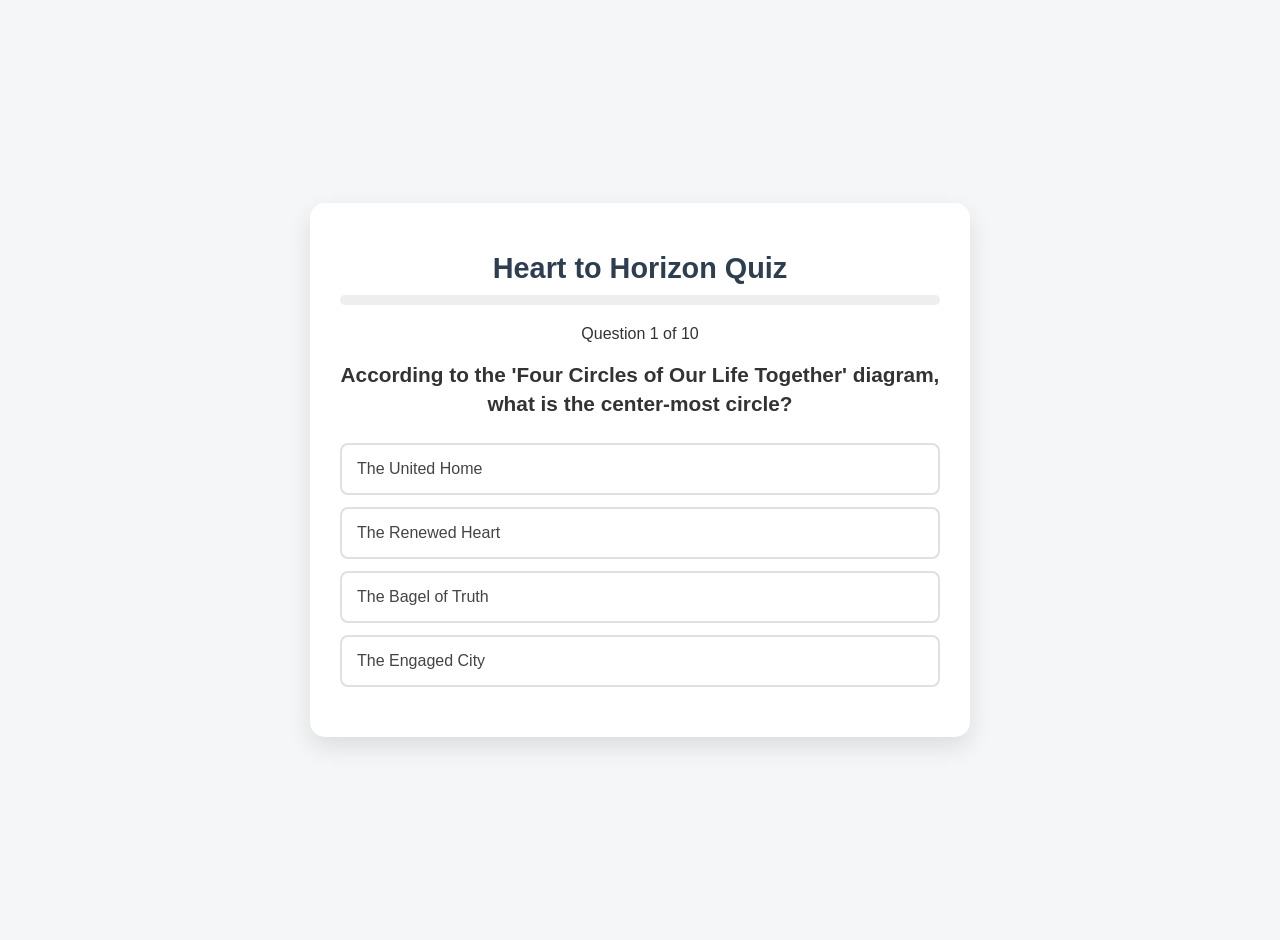
==== commit ee9929f7: "Update 2025-11-23.html" ====
--- a/2025-11-23.html
+++ b/2025-11-23.html
@@ -212,21 +212,21 @@
 </div>
 
 <script>
-    // Embedded Quiz Data from previous turn
+    // Quiz Data
     const quizData = [
         {
             "question": "According to the 'Four Circles of Our Life Together' diagram, what is the center-most circle?",
             "options": [
-                { "text": "The Renewed Heart", "rationale": "Amen! It starts with personal transformation through our interface with God. Keep your heart centered on Him!", "isCorrect": true },
-                { "text": "The United Home", "rationale": "Not quite! The Home is the second circle. Remember, everything flows from the center—The Renewed Heart.", "isCorrect": false },
-                { "text": "The Engaged City", "rationale": "That is the third circle. We reach the city effectively when we start with a Renewed Heart.", "isCorrect": false },
+                { "text": "The Renewed Heart", "rationale": "Amen! It starts with personal transformation through our interface with God. [cite_start]Keep your heart centered on Him! [cite: 1]", "isCorrect": true },
+                { "text": "The United Home", "rationale": "Not quite! The Home is the second circle. [cite_start]Remember, everything flows from the center—The Renewed Heart. [cite: 1]", "isCorrect": false },
+                { "text": "The Engaged City", "rationale": "That is the third circle. [cite_start]We reach the city effectively when we start with a Renewed Heart. [cite: 1]", "isCorrect": false },
                 { "text": "The Bagel of Truth", "rationale": "While bagels are delicious, the center circle is actually 'The Renewed Heart'.", "isCorrect": false }
             ]
         },
         {
             "question": "In the section on worship, what analogy is used to describe becoming accustomed to a negative spiritual atmosphere?",
             "options": [
-                { "text": "Being 'Nose Blind'", "rationale": "Correct! Just as we get used to a smell, we can get used to spiritual 'sewage'. Stay sensitive to the Spirit!", "isCorrect": true },
+                { "text": "Being 'Nose Blind'", "rationale": "Correct! Just as we get used to a smell, we can get used to spiritual 'sewage'. [cite_start]Stay sensitive to the Spirit! [cite: 46]", "isCorrect": true },
                 { "text": "Being 'Ear Deaf'", "rationale": "Close concept, but the document specifically uses the sense of smell. Don't let the enemy dull your spiritual senses!", "isCorrect": false },
                 { "text": "Sleeping through the alarm", "rationale": "A good point, but the text talks about being 'Nose Blind'. Wake up your spirit and press in!", "isCorrect": false },
                 { "text": "Being a Spiritual Couch Potato", "rationale": "Funny, but the text calls it being 'Nose Blind'. Stand up and engage with worship!", "isCorrect": false }
@@ -235,7 +235,7 @@
         {
             "question": "To protect unity, the document suggests we should be like the spire of the Empire State Building. Why?",
             "options": [
-                { "text": "To provide 'No Landing Pads' for the enemy", "rationale": "Exactly! We want to be impossible for the enemy to land on. Keep your spirit sharp and your unity strong!", "isCorrect": true },
+                { "text": "To provide 'No Landing Pads' for the enemy", "rationale": "Exactly! We want to be impossible for the enemy to land on. [cite_start]Keep your spirit sharp and your unity strong! [cite: 46]", "isCorrect": true },
                 { "text": "To look really tall and impressive", "rationale": "It's not about pride; it's about spiritual defense. We want 'No Landing Pads' for division.", "isCorrect": false },
                 { "text": "So we can see the weather better", "rationale": "Not quite. The goal is to offer no flat surface for the enemy to land on. Stay vigilant!", "isCorrect": false },
                 { "text": "To catch giant gorillas", "rationale": "That's a movie! In this spiritual context, we want to prevent the enemy from finding a landing pad in our community.", "isCorrect": false }
@@ -244,7 +244,7 @@
         {
             "question": "Regarding the 'No Landing Pads' concept, how is 'Gossip' defined?",
             "options": [
-                { "text": "Any speech that corrodes fellowship", "rationale": "Spot on. Proverbs 26:20 says where there is no talebearer, strife ceases. Speak life over your community!", "isCorrect": true },
+                { "text": "Any speech that corrodes fellowship", "rationale": "Spot on. Proverbs 26:20 says where there is no talebearer, strife ceases. [cite_start]Speak life over your community! [cite: 46]", "isCorrect": true },
                 { "text": "Talking about the weather too much", "rationale": "That might be boring, but it's not the definition here. Gossip is speech that corrodes fellowship.", "isCorrect": false },
                 { "text": "Sharing breaking news", "rationale": "News is fine, but speech that damages relationships is what we must avoid to protect unity.", "isCorrect": false },
                 { "text": "Whispering about who ate the last donut", "rationale": "While crucial information, the document defines gossip as 'any speech that corrodes fellowship'.", "isCorrect": false }
@@ -253,7 +253,7 @@
         {
             "question": "Why are Roman and Angelica's family from the Lviv church moving to Germany?",
             "options": [
-                { "text": "Their son Daniel is turning 18 and faces conscription", "rationale": "Yes. This is a difficult season for them. Let's keep them in our prayers as they navigate this transition.", "isCorrect": true },
+                { "text": "Their son Daniel is turning 18 and faces conscription", "rationale": "Yes. This is a difficult season for them. [cite_start]Let's keep them in our prayers as they navigate this transition. [cite: 46]", "isCorrect": true },
                 { "text": "They wanted to try authentic Bratwurst", "rationale": "A tasty thought, but the move is due to the war and their son Daniel's eligibility for conscription.", "isCorrect": false },
                 { "text": "They found a better church building there", "rationale": "No, they are fleeing the 'human cost of conflict'. Pray for their safety and stability.", "isCorrect": false },
                 { "text": "They are going on a permanent vacation", "rationale": "This is a forced relocation due to war, specifically regarding their son's safety. May God protect them.", "isCorrect": false }
@@ -262,7 +262,7 @@
         {
             "question": "The building project in Harare, Zimbabwe is described as a 'Bidirectional Build'. What does this mean?",
             "options": [
-                { "text": "God is building the people while they build the church", "rationale": "Beautifully put. It's about hearts being renewed just as much as bricks being laid. God is always working on us!", "isCorrect": true },
+                { "text": "God is building the people while they build the church", "rationale": "Beautifully put. It's about hearts being renewed just as much as bricks being laid. [cite_start]God is always working on us! [cite: 46]", "isCorrect": true },
                 { "text": "They are building the roof and the floor at the same time", "rationale": "That would be physically difficult! It refers to building the *spiritual* people alongside the *physical* building.", "isCorrect": false },
                 { "text": "They are building it to face North and South", "rationale": "Not a directional compass thing. It's about the internal work in people matching the external work on the building.", "isCorrect": false },
                 { "text": "It has doors that open both ways", "rationale": "Convenient, but the 'bidirectional' aspect refers to the spiritual growth of the people alongside the construction.", "isCorrect": false }
@@ -271,7 +271,7 @@
         {
             "question": "What is the significance of the upcoming Nexus Christmas Concert mentioned in the text?",
             "options": [
-                { "text": "It is the final ever Nexus Christmas concert", "rationale": "Correct. It's the end of an era. Let's use this last opportunity to invite friends to hear the good news!", "isCorrect": true },
+                { "text": "It is the final ever Nexus Christmas concert", "rationale": "Correct. It's the end of an era. [cite_start]Let's use this last opportunity to invite friends to hear the good news! [cite: 46]", "isCorrect": true },
                 { "text": "It is the very first concert they've ever done", "rationale": "Actually, it is the *final* one. A great chance to celebrate Emmanuel one last time in this format.", "isCorrect": false },
                 { "text": "It will be performed entirely by robots", "rationale": "That would be cool, but it's the final concert marking the end of the provider's era.", "isCorrect": false },
                 { "text": "It is taking place on the moon", "rationale": "Far out! But it's happening right here in the city. Don't miss this final opportunity for outreach.", "isCorrect": false }
@@ -280,7 +280,7 @@
         {
             "question": "In the 'Sieve of God' prophetic picture, what was the surprise revelation about what was being sorted?",
             "options": [
-                { "text": "It wasn't sorting chaff; it was sorting seed for purpose", "rationale": "Amen. God isn't discarding you; He is sorting you for a specific Kingdom purpose to maximize yield!", "isCorrect": true },
+                { "text": "It wasn't sorting chaff; it was sorting seed for purpose", "rationale": "Amen. God isn't discarding you; [cite_start]He is sorting you for a specific Kingdom purpose to maximize yield! [cite: 46]", "isCorrect": true },
                 { "text": "It was separating the good people from the bad people", "rationale": "The vision was more nuanced—it was about sorting *seed* for different purposes, not discarding 'bad' people.", "isCorrect": false },
                 { "text": "It was sorting laundry", "rationale": "God is practical, but this vision was about sorting 'seed' (His people) for strategic planting.", "isCorrect": false },
                 { "text": "It was removing the stones from the garden", "rationale": "The specific revelation was that 'It was all seed'. Trust that you are being positioned for growth.", "isCorrect": false }
@@ -289,7 +289,7 @@
         {
             "question": "How does the document describe the financial gift to the Zimbabwe church?",
             "options": [
-                { "text": "A partnership of equals, not a donor-recipient transaction", "rationale": "Yes! It subverts worldly definitions. We are brothers together. Generosity aligns us with God's heart.", "isCorrect": true },
+                { "text": "A partnership of equals, not a donor-recipient transaction", "rationale": "Yes! It subverts worldly definitions. We are brothers together. [cite_start]Generosity aligns us with God's heart. [cite: 46]", "isCorrect": true },
                 { "text": "A high-interest loan", "rationale": "Never! It is a gift between equals to honor God. True partnership is about shared life, not debt.", "isCorrect": false },
                 { "text": "Charity for the poor", "rationale": "The text explicitly says it is *not* a transaction between a rich community and a poor one, but a partnership of equals.", "isCorrect": false },
                 { "text": "A winning lottery ticket", "rationale": "It's better than luck; it's Kingdom partnership! It signals to God that something different is happening.", "isCorrect": false }
@@ -298,7 +298,7 @@
         {
             "question": "Complete the phrase from the document regarding our attitude: 'My attitude determines my...'",
             "options": [
-                { "text": "Altitude", "rationale": "That's it! 'According to your faith, let it be done to you.' Keep your attitude lifted high!", "isCorrect": true },
+                { "text": "Altitude", "rationale": "That's it! 'According to your faith, let it be done to you.' [cite_start]Keep your attitude lifted high! [cite: 46]", "isCorrect": true },
                 { "text": "Latitude", "rationale": "Geographically interesting, but the phrase is 'Altitude'. Your faith lifts you up!", "isCorrect": false },
                 { "text": "Lunch order", "rationale": "Hungry? The phrase is actually 'Altitude'. Your spiritual posture matters more than your lunch!", "isCorrect": false },
                 { "text": "Magnitude", "rationale": "Close rhyme, but it's 'Altitude'. Rise above the circumstances with a faithful attitude.", "isCorrect": false }
@@ -308,7 +308,16 @@
 
     let currentQuestionIndex = 0;
     let score = 0;
-    let questionAttempted = false; // Tracks if user has clicked anything for the current question
+    let questionAttempted = false;
+
+    // Helper function to shuffle an array
+    function shuffleArray(array) {
+        for (let i = array.length - 1; i > 0; i--) {
+            const j = Math.floor(Math.random() * (i + 1));
+            [array[i], array[j]] = [array[j], array[i]];
+        }
+        return array;
+    }
 
     function loadQuestion() {
         const currentData = quizData[currentQuestionIndex];
@@ -325,11 +334,16 @@
         const optionsContainer = document.getElementById('options-container');
         optionsContainer.innerHTML = '';
         document.getElementById('feedback-box').style.display = 'none';
-        document.getElementById('next-btn').style.display = 'none'; // Hide next button initially
+        document.getElementById('next-btn').style.display = 'none'; 
         questionAttempted = false;
 
-        // Create Buttons (Shuffle options purely for display could be good, but fixed is fine too)
-        currentData.options.forEach((option, index) => {
+        // --- NEW: Shuffle options logic ---
+        // Create a copy so we don't shuffle the actual data permanently
+        const optionsToDisplay = [...currentData.options];
+        shuffleArray(optionsToDisplay);
+
+        // Create Buttons
+        optionsToDisplay.forEach((option) => {
             const btn = document.createElement('button');
             btn.className = 'option-btn';
             btn.textContent = option.text;
@@ -353,7 +367,7 @@
             btnElement.classList.add('correct');
             feedbackBox.style.borderLeftColor = 'var(--success-color)';
             
-            // Only increment score if this was the very first attempt at this question
+            // Only increment score if this was the very first attempt
             if (!questionAttempted) {
                 score++;
             }
@@ -378,7 +392,7 @@
             // We do NOT show the next button. The user must keep trying.
         }
 
-        // Mark that an attempt has been made (so subsequent correct clicks don't add to score)
+        // Mark that an attempt has been made
         questionAttempted = true;
     }
 
